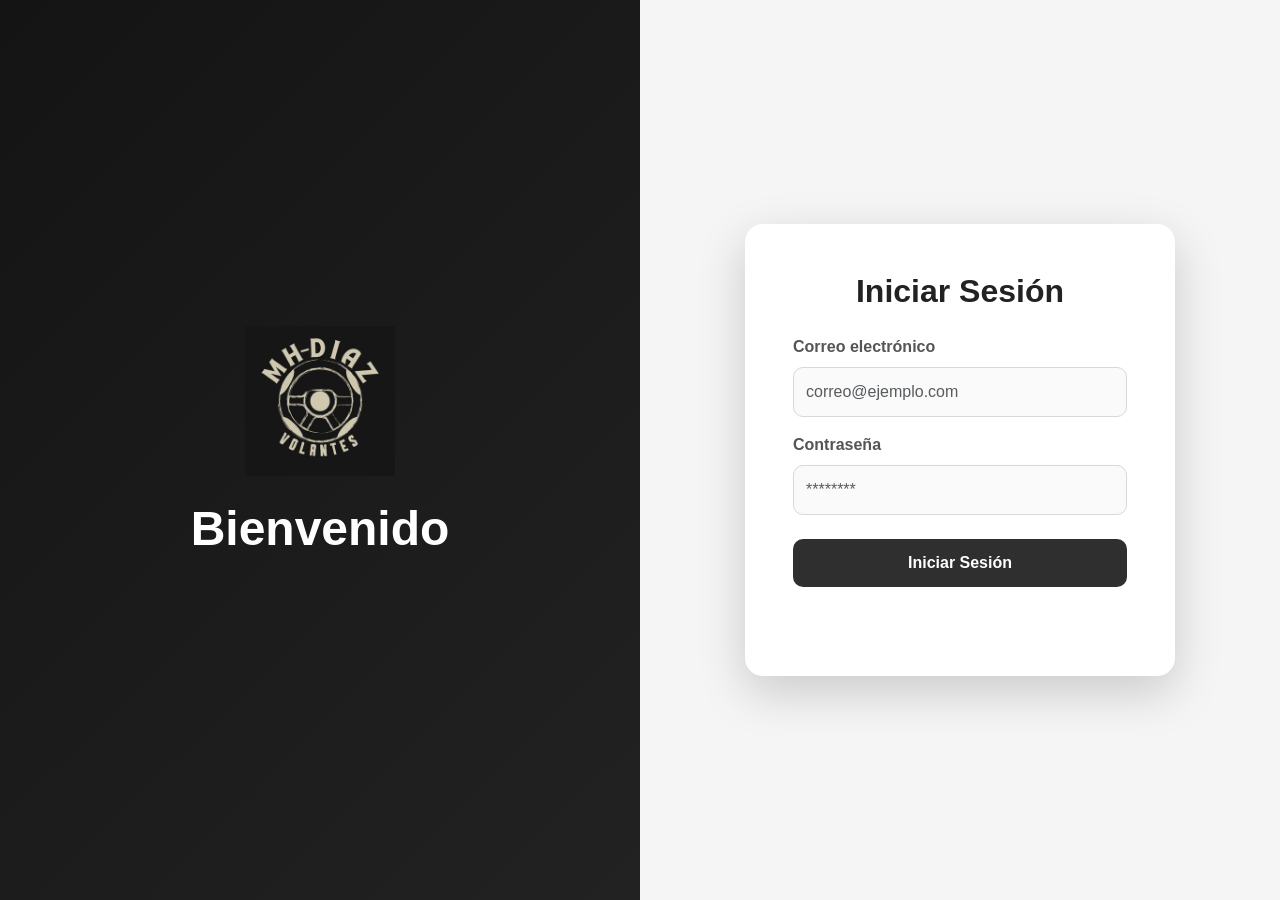
==== login.html @ 2fd0560e "Implementación del login con validaciones" ====
<!DOCTYPE html>
<html lang="es">
<head>
    <meta charset="UTF-8">
    <meta name="viewport" content="width=device-width, initial-scale=1.0">
    <title>Iniciar Sesión</title>

    <!-- Bootstrap -->
    <link href="https://cdn.jsdelivr.net/npm/bootstrap@5.3.7/dist/css/bootstrap.min.css" rel="stylesheet">

    <!-- CSS -->
    <link rel="stylesheet" href="css/login.css">
</head>
<body>

<div class="container-fluid vh-100">
    <div class="row h-100">

        <!-- Lado izquierdo -->
        <div class="col-lg-6 d-none d-lg-flex align-items-center justify-content-center fondo-login">

            <div class="text-center text-white">
                <img src="img/logo.jpg" alt="Logo" class="logo mb-4">

                <h1 class="fw-bold">
                    Bienvenido
                </h1>

                <p class="mt-3">
                 
                </p>
            </div>

        </div>

        <!-- Lado derecho -->
        <div class="col-lg-6 d-flex align-items-center justify-content-center">

            <div class="card shadow-lg border-0 login-card">

                <div class="card-body p-5">

                    <h2 class="text-center fw-bold mb-4">
                        Iniciar Sesión
                    </h2>

                    <form id="loginForm">

                        <div class="mb-3">

                            <label class="form-label">
                                Correo electrónico
                            </label>

                            <input
                                type="email"
                                id="correo"
                                class="form-control"
                                placeholder="correo@ejemplo.com"
                                required>

                        </div>

                        <div class="mb-4">

                            <label class="form-label">
                                Contraseña
                            </label>

                            <input
                                type="password"
                                id="password"
                                class="form-control"
                                placeholder="********"
                                required>

                        </div>

                        <button
                            type="submit"
                            class="btn btn-primary w-100">

                            Iniciar Sesión

                        </button>

                    </form>

                    <div id="mensaje" class="text-danger text-center mt-3"></div>

                </div>

            </div>

        </div>

    </div>
</div>

<script src="js/utileria.js"></script>
<script src="js/login.js"></script>

</body>
</html>
---- css/login.css ----
/* ====== General ====== */

body{
    margin: 0;
    padding: 0;
    background: #f5f5f5;
    font-family: "Segoe UI", Tahoma, Geneva, Verdana, sans-serif;
}

/* ====== Panel izquierdo ====== */

.fondo-login{
    background:linear-gradient(135deg,#141414,#222222);
}
.fondo-login h1{
    font-size: 3rem;
    font-weight: 700;
}

.fondo-login p{
    font-size: 1.1rem;
    color: #d6d6d6;
}

.logo{
    width: 150px;
    height: auto;
}

/* ====== Tarjeta Login ====== */

.login-card{
    width: 100%;
    max-width: 430px;
    border-radius: 18px;
    background: #ffffff;
    box-shadow: 0 12px 35px rgba(0,0,0,.12);
    transition: .3s;
}

.login-card:hover{
    transform: translateY(-4px);
    box-shadow: 0 18px 45px rgba(0,0,0,.18);
}

/* ====== Título ====== */

.login-card h2{
    color: #222;
}

/* ====== Labels ====== */

.form-label{
    color: #555;
    font-weight: 600;
}

/* ====== Inputs ====== */

.form-control{
    border-radius: 10px;
    padding: 12px;
    border: 1px solid #d8d8d8;
    background: #fafafa;
    transition: .25s;
}

.form-control:focus{
    border-color: #4d4d4d;
    box-shadow: 0 0 0 .2rem rgba(70,70,70,.15);
    background: white;
}

/* ====== Botón ====== */

.btn-primary{
    background: #2f2f2f;
    border: none;
    border-radius: 10px;
    padding: 12px;
    font-weight: 600;
    transition: .3s;
}

.btn-primary:hover{
    background: #111;
    transform: translateY(-2px);
}

/* ====== Mensajes ====== */

#mensaje{
    min-height: 25px;
    font-weight: 600;
}

/* ====== Responsive ====== */

@media(max-width:992px){

    body{
        background:#ececec;
    }

    .login-card{
        margin:20px;
    }

}
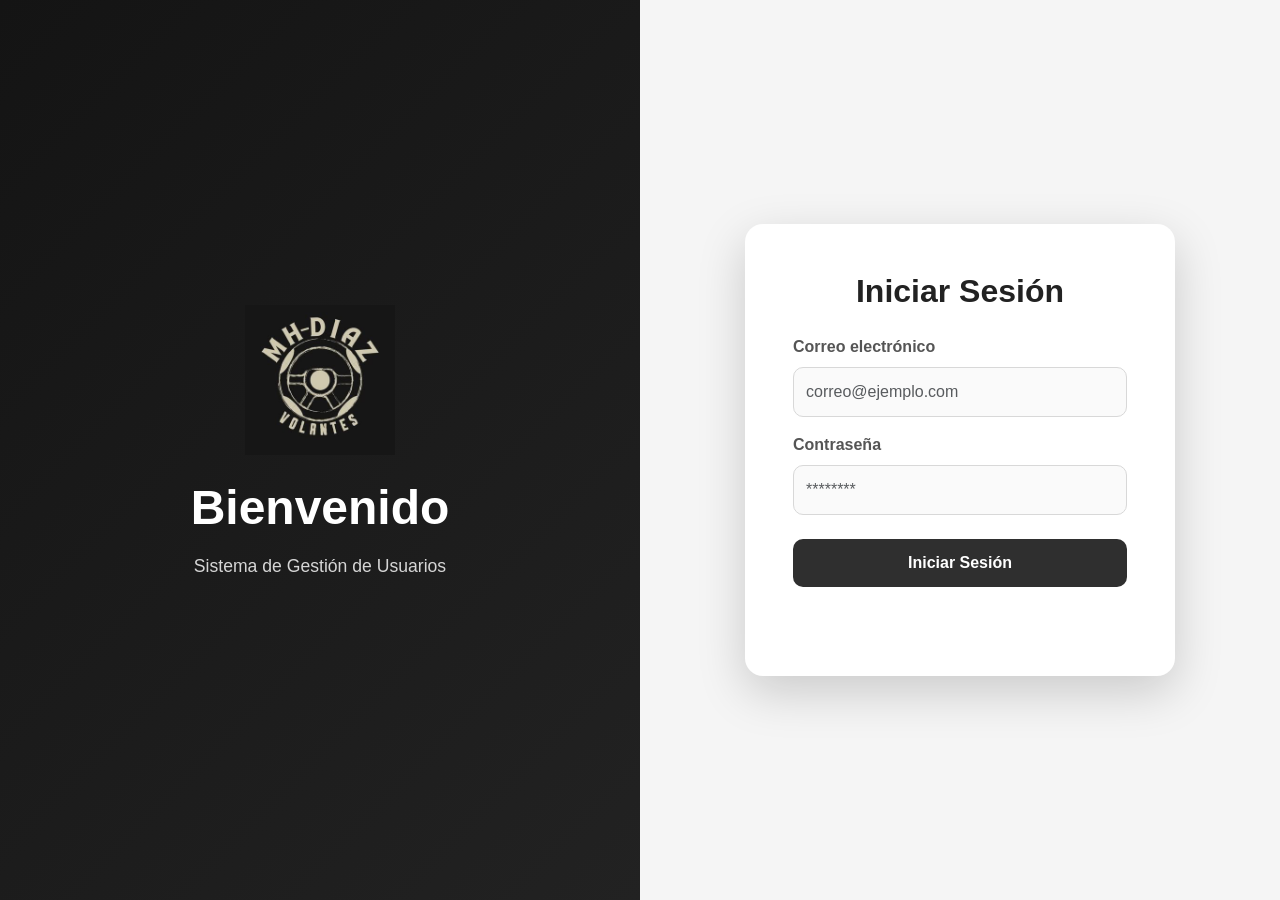
==== commit 1ca411b8: "login" ====
--- a/login.html
+++ b/login.html
@@ -27,7 +27,7 @@
                 </h1>
 
                 <p class="mt-3">
-                 
+                    Sistema de Gestión de Usuarios
                 </p>
             </div>
 
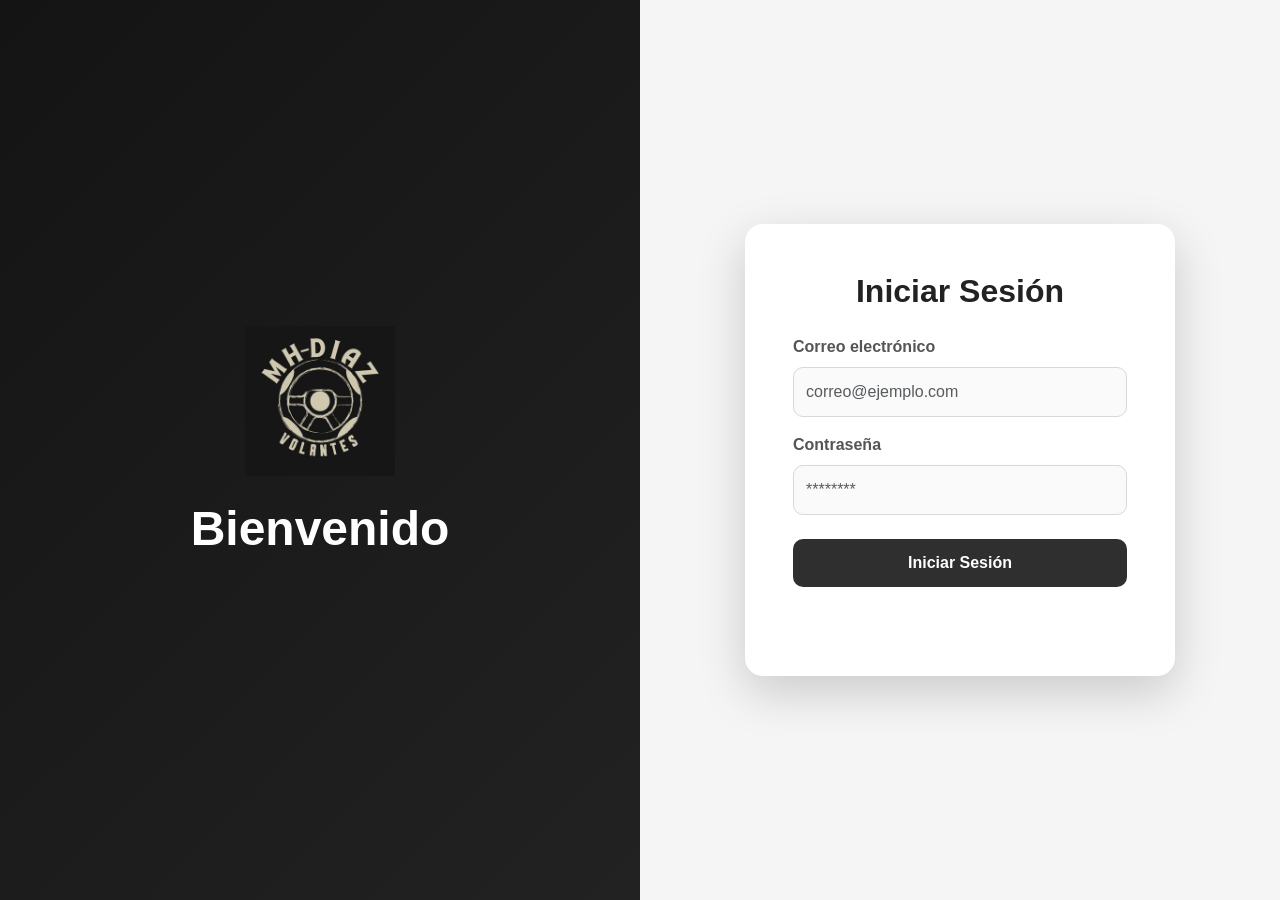
==== commit b9f4f7e9: "Actualiza login.html" ====
--- a/login.html
+++ b/login.html
@@ -27,7 +27,7 @@
                 </h1>
 
                 <p class="mt-3">
-                    Sistema de Gestión de Usuarios
+                   
                 </p>
             </div>
 
